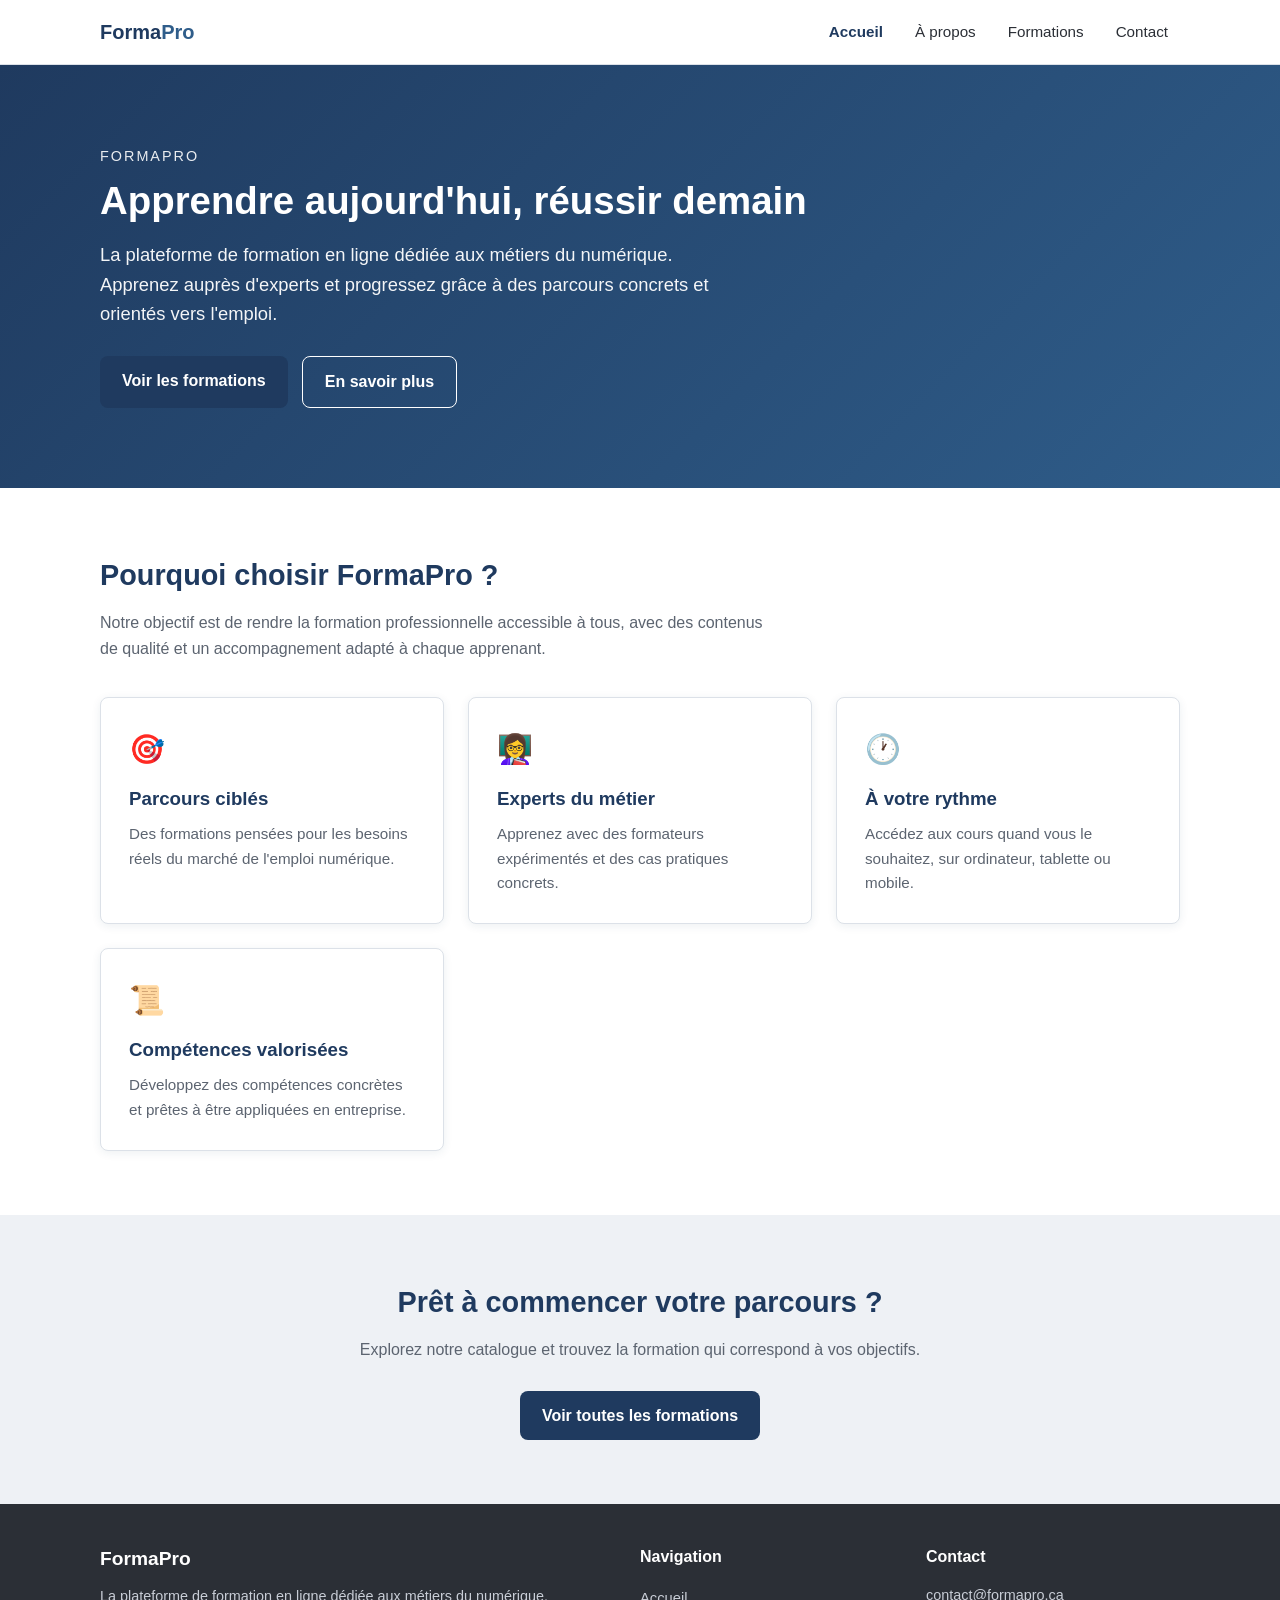
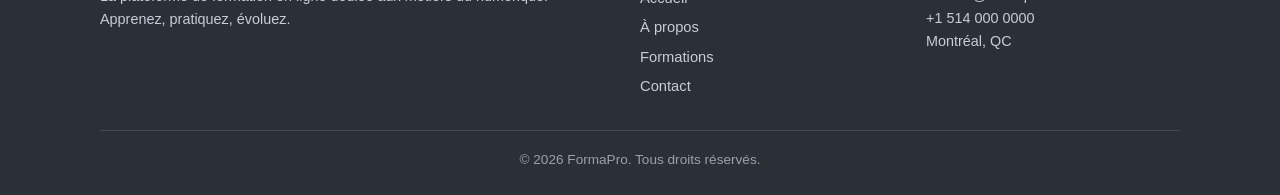
==== index.html @ e614d804 "Ajout des fichiers" ====
<!DOCTYPE html>
<html lang="fr">
<head>
  <meta charset="UTF-8">
  <meta name="viewport" content="width=device-width, initial-scale=1.0">
  <title>FormaPro — Plateforme de formation en ligne</title>
  <link rel="stylesheet" href="assets/styles.css">
</head>
<body>

  <!-- En-tête / navigation -->
  <header class="entete">
    <div class="conteneur">
      <a href="index.html" class="logo">Forma<span>Pro</span></a>
      <button class="menu-burger" onclick="basculerMenu()" aria-label="Menu">☰</button>
      <ul class="nav-liens" id="nav-liens">
        <li><a href="index.html">Accueil</a></li>
        <li><a href="apropos.html">À propos</a></li>
        <li><a href="formations.html">Formations</a></li>
        <li><a href="contact.html">Contact</a></li>
      </ul>
    </div>
  </header>

  <!-- Section héro -->
  <section class="hero">
    <div class="conteneur">
      <p style="text-transform:uppercase;letter-spacing:2px;font-size:.9rem;opacity:.9;margin-bottom:10px">FormaPro</p>
      <h1>Apprendre aujourd'hui, réussir demain</h1>
      <p>La plateforme de formation en ligne dédiée aux métiers du numérique. Apprenez auprès d'experts et progressez grâce à des parcours concrets et orientés vers l'emploi.</p>
      <div class="hero-boutons">
        <a href="formations.html" class="btn">Voir les formations</a>
        <a href="apropos.html" class="btn btn-secondaire">En savoir plus</a>
      </div>
    </div>
  </section>

  <!-- Objectif de la plateforme -->
  <section class="section">
    <div class="conteneur">
      <h2 class="section-titre">Pourquoi choisir FormaPro ?</h2>
      <p class="section-intro">Notre objectif est de rendre la formation professionnelle accessible à tous, avec des contenus de qualité et un accompagnement adapté à chaque apprenant.</p>
      <div class="grille">
        <div class="carte-atout">
          <div class="icone">🎯</div>
          <h3>Parcours ciblés</h3>
          <p>Des formations pensées pour les besoins réels du marché de l'emploi numérique.</p>
        </div>
        <div class="carte-atout">
          <div class="icone">👩‍🏫</div>
          <h3>Experts du métier</h3>
          <p>Apprenez avec des formateurs expérimentés et des cas pratiques concrets.</p>
        </div>
        <div class="carte-atout">
          <div class="icone">🕐</div>
          <h3>À votre rythme</h3>
          <p>Accédez aux cours quand vous le souhaitez, sur ordinateur, tablette ou mobile.</p>
        </div>
        <div class="carte-atout">
          <div class="icone">📜</div>
          <h3>Compétences valorisées</h3>
          <p>Développez des compétences concrètes et prêtes à être appliquées en entreprise.</p>
        </div>
      </div>
    </div>
  </section>

  <!-- Appel à l'action -->
  <section class="section section-gris">
    <div class="conteneur" style="text-align:center">
      <h2 class="section-titre">Prêt à commencer votre parcours ?</h2>
      <p class="section-intro" style="margin:0 auto 28px">Explorez notre catalogue et trouvez la formation qui correspond à vos objectifs.</p>
      <a href="formations.html" class="btn">Voir toutes les formations</a>
    </div>
  </section>

  <!-- Pied de page -->
  <footer class="pied">
    <div class="conteneur">
      <div class="pied-grille">
        <div>
          <div class="marque">FormaPro</div>
          <p>La plateforme de formation en ligne dédiée aux métiers du numérique. Apprenez, pratiquez, évoluez.</p>
        </div>
        <div>
          <h4>Navigation</h4>
          <a href="index.html">Accueil</a>
          <a href="apropos.html">À propos</a>
          <a href="formations.html">Formations</a>
          <a href="contact.html">Contact</a>
        </div>
        <div>
          <h4>Contact</h4>
          <p>contact@formapro.ca<br>+1 514 000 0000<br>Montréal, QC</p>
        </div>
      </div>
      <div class="pied-bas">© 2026 FormaPro. Tous droits réservés.</div>
    </div>
  </footer>

  <script src="assets/main.js"></script>
</body>
</html>
---- assets/styles.css ----
/* Variables de couleurs et espacements */
:root {
  --bleu: #1f3a5f;        /* couleur principale */
  --bleu-clair: #2f5d8a;  /* accents */
  --gris-fonce: #2b2f36;  /* texte principal */
  --gris: #5c6470;        /* texte secondaire */
  --gris-clair: #eef1f5;  /* fonds de sections */
  --bordure: #dce1e8;     /* bordures fines */
  --blanc: #ffffff;
  --ombre: 0 2px 10px rgba(31, 58, 95, .08);
  --rayon: 8px;
  --largeur: 1120px;
}

/* Réinitialisation de base */
* { margin: 0; padding: 0; box-sizing: border-box; }

body {
  font-family: "Segoe UI", Roboto, Helvetica, Arial, sans-serif;
  color: var(--gris-fonce);
  line-height: 1.6;
  background: var(--blanc);
}

/* Conteneur centré */
.conteneur {
  width: 100%;
  max-width: var(--largeur);
  margin: 0 auto;
  padding: 0 20px;
}

a { color: var(--bleu-clair); text-decoration: none; }
a:hover { text-decoration: underline; }

/* ===== En-tête et navigation ===== */
.entete {
  background: var(--blanc);
  border-bottom: 1px solid var(--bordure);
  position: sticky;
  top: 0;
  z-index: 50;
}
.entete .conteneur {
  display: flex;
  align-items: center;
  justify-content: space-between;
  min-height: 64px;
}
.logo {
  font-size: 1.25rem;
  font-weight: 700;
  color: var(--bleu);
}
.logo span { color: var(--bleu-clair); }

/* Menu de navigation */
.nav-liens {
  display: flex;
  gap: 8px;
  list-style: none;
  align-items: center;
}
.nav-liens a {
  color: var(--gris-fonce);
  padding: 8px 12px;
  border-radius: var(--rayon);
  font-size: .95rem;
}
.nav-liens a:hover { background: var(--gris-clair); text-decoration: none; }
.nav-liens a.actif { color: var(--bleu); font-weight: 600; }

/* Bouton d'ouverture du menu (mobile) */
.menu-burger {
  display: none;
  background: none;
  border: 1px solid var(--bordure);
  border-radius: var(--rayon);
  padding: 6px 10px;
  font-size: 1.3rem;
  cursor: pointer;
  color: var(--bleu);
}

/* ===== Boutons ===== */
.btn {
  display: inline-block;
  background: var(--bleu);
  color: var(--blanc);
  padding: 12px 22px;
  border-radius: var(--rayon);
  font-weight: 600;
  border: none;
  cursor: pointer;
  font-size: 1rem;
  transition: background .2s;
}
.btn:hover { background: var(--bleu-clair); text-decoration: none; }
/* Bouton désactivé (formulaire incomplet) */
.btn:disabled { background: #aeb6c2; cursor: not-allowed; }
.btn:disabled:hover { background: #aeb6c2; }
.btn-secondaire {
  background: transparent;
  color: var(--bleu);
  border: 1px solid var(--bleu);
}
.btn-secondaire:hover { background: var(--gris-clair); }

/* ===== Section héro ===== */
.hero {
  background: linear-gradient(135deg, var(--bleu) 0%, var(--bleu-clair) 100%);
  color: var(--blanc);
  padding: 80px 0;
}
.hero h1 { font-size: 2.4rem; margin-bottom: 16px; line-height: 1.2; }
.hero p { font-size: 1.15rem; max-width: 620px; margin-bottom: 28px; opacity: .95; }
.hero .btn-secondaire { color: var(--blanc); border-color: var(--blanc); }
.hero .btn-secondaire:hover { background: rgba(255,255,255,.12); }
.hero-boutons { display: flex; gap: 14px; flex-wrap: wrap; }

/* ===== Sections génériques ===== */
.section { padding: 64px 0; }
.section-gris { background: var(--gris-clair); }
.section-titre { font-size: 1.8rem; color: var(--bleu); margin-bottom: 12px; }
.section-intro { color: var(--gris); max-width: 680px; margin-bottom: 36px; }

/* En-tête de page interne */
.page-entete {
  background: var(--gris-clair);
  border-bottom: 1px solid var(--bordure);
  padding: 48px 0;
}
.page-entete h1 { font-size: 2rem; color: var(--bleu); }
.page-entete p { color: var(--gris); margin-top: 8px; }

/* ===== Grilles de cartes ===== */
.grille {
  display: grid;
  gap: 24px;
  grid-template-columns: repeat(auto-fill, minmax(280px, 1fr));
}

/* Carte de mise en avant (accueil) */
.carte-atout {
  background: var(--blanc);
  border: 1px solid var(--bordure);
  border-radius: var(--rayon);
  padding: 28px;
  box-shadow: var(--ombre);
}
.carte-atout .icone { font-size: 1.8rem; margin-bottom: 12px; }
.carte-atout h3 { color: var(--bleu); margin-bottom: 8px; }
.carte-atout p { color: var(--gris); font-size: .95rem; }

/* Carte de formation */
.carte-formation {
  background: var(--blanc);
  border: 1px solid var(--bordure);
  border-radius: var(--rayon);
  overflow: hidden;
  box-shadow: var(--ombre);
  display: flex;
  flex-direction: column;
  transition: transform .2s, box-shadow .2s;
}
.carte-formation:hover {
  transform: translateY(-4px);
  box-shadow: 0 8px 22px rgba(31, 58, 95, .14);
}
.carte-formation .banniere {
  height: 90px;
  display: flex;
  align-items: center;
  justify-content: center;
  font-size: 2.4rem;
  color: var(--blanc);
}
.carte-formation .corps { padding: 22px; flex: 1; display: flex; flex-direction: column; }
.carte-formation h3 { color: var(--bleu); margin-bottom: 8px; font-size: 1.15rem; }
.carte-formation .categorie {
  display: inline-block;
  font-size: .75rem;
  text-transform: uppercase;
  letter-spacing: .5px;
  color: var(--bleu-clair);
  font-weight: 600;
  margin-bottom: 6px;
}
.carte-formation p { color: var(--gris); font-size: .92rem; margin-bottom: 16px; }
.carte-formation .meta {
  display: flex;
  gap: 16px;
  font-size: .82rem;
  color: var(--gris);
  margin-bottom: 16px;
}
.carte-formation .btn { margin-top: auto; text-align: center; }

/* ===== Page détails ===== */
.detail-entete {
  color: var(--blanc);
  padding: 56px 0;
}
.detail-entete .categorie {
  text-transform: uppercase;
  letter-spacing: 1px;
  font-size: .8rem;
  opacity: .9;
}
.detail-entete h1 { font-size: 2.1rem; margin: 8px 0 12px; }
.detail-entete p { max-width: 680px; opacity: .95; }
.detail-meta {
  display: flex;
  gap: 28px;
  margin-top: 22px;
  flex-wrap: wrap;
  font-size: .95rem;
}
.detail-meta strong { display: block; font-size: 1.15rem; }

/* Disposition détails en deux colonnes */
.detail-grille {
  display: grid;
  grid-template-columns: 2fr 1fr;
  gap: 36px;
  align-items: start;
}
.bloc {
  background: var(--blanc);
  border: 1px solid var(--bordure);
  border-radius: var(--rayon);
  padding: 28px;
  margin-bottom: 24px;
  box-shadow: var(--ombre);
}
.bloc h2 { color: var(--bleu); font-size: 1.35rem; margin-bottom: 18px; }

/* Liste des cours */
.liste-cours { list-style: none; }
.liste-cours li {
  padding: 14px 0;
  border-bottom: 1px solid var(--bordure);
  display: flex;
  align-items: flex-start;
  gap: 12px;
}
.liste-cours li:last-child { border-bottom: none; }
.liste-cours .num {
  background: var(--gris-clair);
  color: var(--bleu);
  font-weight: 700;
  width: 30px; height: 30px;
  border-radius: 50%;
  display: flex; align-items: center; justify-content: center;
  flex-shrink: 0;
  font-size: .9rem;
}

/* Étapes (timeline) */
.etapes { list-style: none; position: relative; padding-left: 8px; }
.etape {
  position: relative;
  padding: 0 0 26px 34px;
  border-left: 2px solid var(--bordure);
}
.etape:last-child { border-left: 2px solid transparent; padding-bottom: 0; }
.etape::before {
  content: "";
  position: absolute;
  left: -8px; top: 2px;
  width: 14px; height: 14px;
  border-radius: 50%;
  background: var(--bleu);
  border: 3px solid var(--blanc);
  box-shadow: 0 0 0 1px var(--bleu);
}
.etape h4 { color: var(--bleu); margin-bottom: 4px; }
.etape p { color: var(--gris); font-size: .92rem; }

/* Compétences (étiquettes) */
.competences { display: flex; flex-wrap: wrap; gap: 10px; }
.competence {
  background: var(--gris-clair);
  color: var(--bleu);
  padding: 8px 14px;
  border-radius: 20px;
  font-size: .88rem;
  font-weight: 500;
}

/* Mise en page À propos : texte + illustration */
.apropos-grille {
  display: grid;
  grid-template-columns: 1fr 1fr;
  gap: 40px;
  align-items: center;
}
.apropos-image svg { width: 100%; height: auto; border-radius: var(--rayon); box-shadow: var(--ombre); }
@media (max-width: 760px) { .apropos-grille { grid-template-columns: 1fr; } }

/* ===== Formulaire de contact ===== */
.form-grille {
  display: grid;
  grid-template-columns: 1.4fr 1fr;
  gap: 36px;
  align-items: start;
}
.champ { margin-bottom: 18px; }
.champ label { display: block; font-weight: 600; margin-bottom: 6px; font-size: .95rem; }
.champ input, .champ textarea, .champ select {
  width: 100%;
  padding: 12px 14px;
  border: 1px solid var(--bordure);
  border-radius: var(--rayon);
  font-size: 1rem;
  font-family: inherit;
  color: var(--gris-fonce);
}
.champ input:focus, .champ textarea:focus, .champ select:focus {
  outline: none;
  border-color: var(--bleu-clair);
  box-shadow: 0 0 0 3px rgba(47, 93, 138, .12);
}
.champ textarea { resize: vertical; min-height: 130px; }
.erreur { color: #c0392b; font-size: .82rem; margin-top: 4px; display: none; }
.champ.invalide input, .champ.invalide textarea { border-color: #c0392b; }
.champ.invalide .erreur { display: block; }

/* Message de succès */
.message-succes {
  background: #e6f4ea;
  border: 1px solid #a9d5b8;
  color: #1e7a3d;
  padding: 16px;
  border-radius: var(--rayon);
  margin-bottom: 20px;
  display: none;
}

/* Encart d'information contact */
.info-contact { background: var(--gris-clair); border-radius: var(--rayon); padding: 28px; }
.info-contact h3 { color: var(--bleu); margin-bottom: 16px; }
.info-contact .ligne { display: flex; gap: 12px; margin-bottom: 14px; font-size: .95rem; }
.info-contact .ligne .icone { font-size: 1.2rem; }

/* ===== Pied de page ===== */
.pied {
  background: var(--gris-fonce);
  color: #c8cdd6;
  padding: 40px 0 24px;
  margin-top: 0;
}
.pied-grille {
  display: grid;
  grid-template-columns: 2fr 1fr 1fr;
  gap: 32px;
  margin-bottom: 28px;
}
.pied h4 { color: var(--blanc); margin-bottom: 14px; font-size: 1rem; }
.pied a { color: #c8cdd6; display: block; padding: 3px 0; font-size: .92rem; }
.pied a:hover { color: var(--blanc); }
.pied .marque { font-size: 1.2rem; font-weight: 700; color: var(--blanc); margin-bottom: 10px; }
.pied p { font-size: .9rem; }
.pied-bas {
  border-top: 1px solid #444a53;
  padding-top: 18px;
  text-align: center;
  font-size: .85rem;
  color: #9aa1ab;
}

/* ===== Responsive ===== */
@media (max-width: 860px) {
  .detail-grille { grid-template-columns: 1fr; }
  .form-grille { grid-template-columns: 1fr; }
  .hero h1 { font-size: 2rem; }
}

@media (max-width: 680px) {
  /* Menu mobile déroulant */
  .menu-burger { display: block; }
  .nav-liens {
    display: none;
    position: absolute;
    top: 64px; left: 0; right: 0;
    background: var(--blanc);
    flex-direction: column;
    align-items: stretch;
    gap: 0;
    border-bottom: 1px solid var(--bordure);
    box-shadow: var(--ombre);
    padding: 8px 12px;
  }
  .nav-liens.ouvert { display: flex; }
  .nav-liens a { padding: 12px; border-radius: 0; }
  .pied-grille { grid-template-columns: 1fr; gap: 20px; }
  .hero { padding: 56px 0; }
  .section { padding: 44px 0; }
}
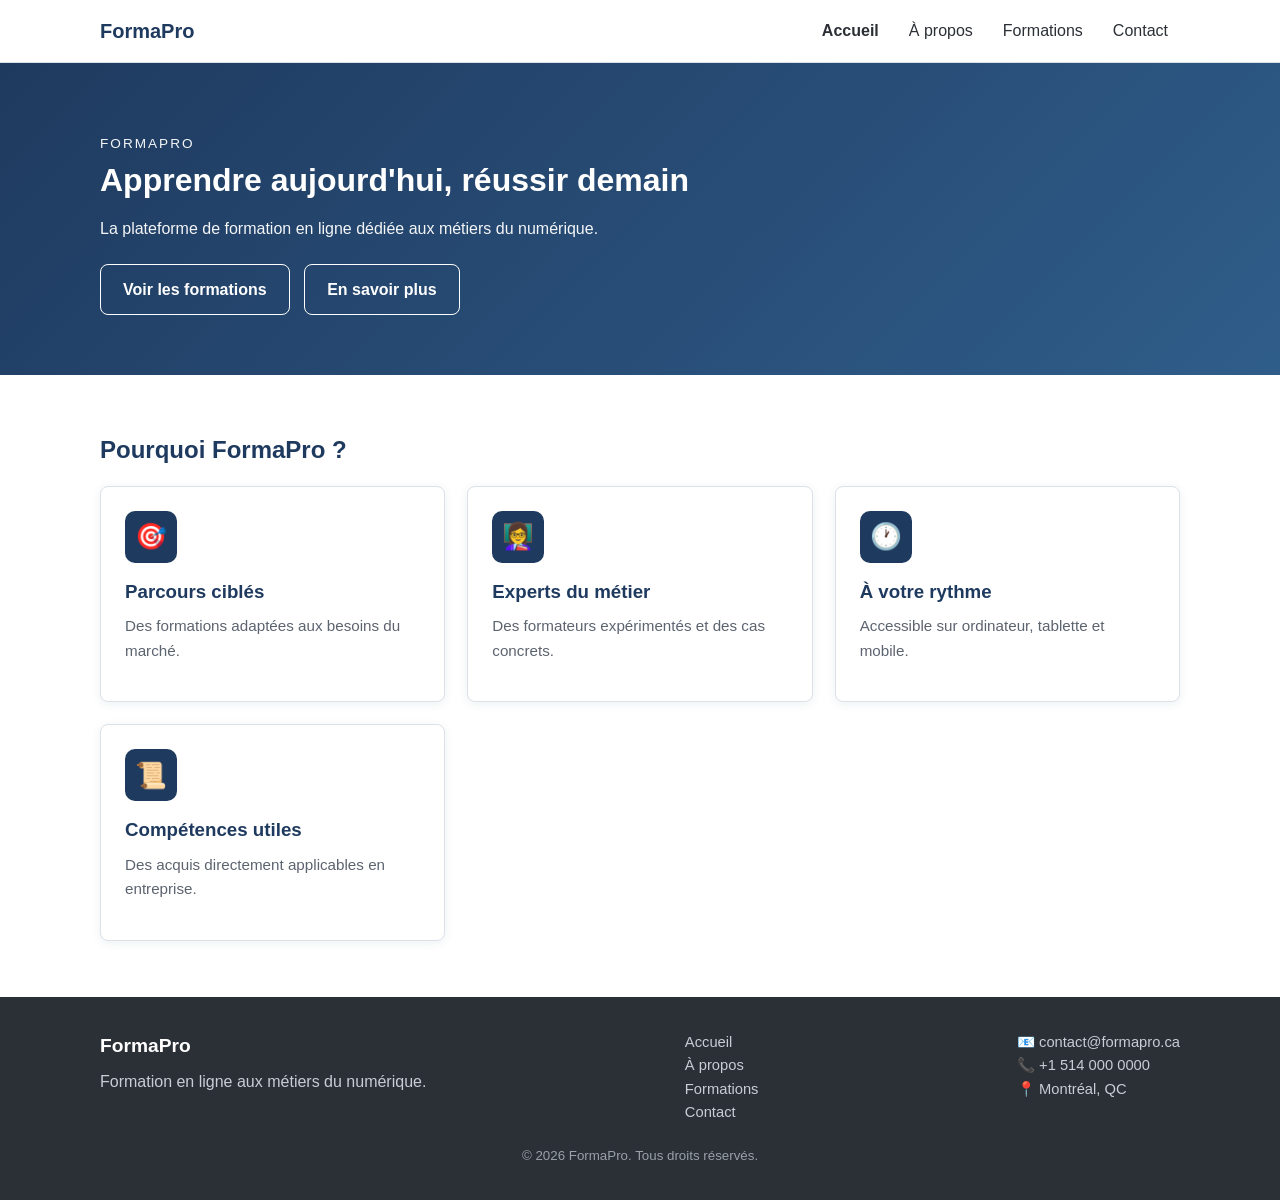
==== commit 050f227c: "commit" ====
--- a/index.html
+++ b/index.html
@@ -3,18 +3,18 @@
 <head>
   <meta charset="UTF-8">
   <meta name="viewport" content="width=device-width, initial-scale=1.0">
-  <title>FormaPro — Plateforme de formation en ligne</title>
+  <title>FormaPro — Formation en ligne</title>
   <link rel="stylesheet" href="assets/styles.css">
 </head>
 <body>
 
-  <!-- En-tête / navigation -->
+  <!-- En-tête commun -->
   <header class="entete">
     <div class="conteneur">
-      <a href="index.html" class="logo">Forma<span>Pro</span></a>
-      <button class="menu-burger" onclick="basculerMenu()" aria-label="Menu">☰</button>
-      <ul class="nav-liens" id="nav-liens">
-        <li><a href="index.html">Accueil</a></li>
+      <a href="index.html" class="logo">FormaPro</a>
+      <button class="burger" onclick="basculerMenu()">☰</button>
+      <ul class="nav" id="nav">
+        <li><a href="index.html" style="font-weight:700">Accueil</a></li>
         <li><a href="apropos.html">À propos</a></li>
         <li><a href="formations.html">Formations</a></li>
         <li><a href="contact.html">Contact</a></li>
@@ -22,80 +22,71 @@
     </div>
   </header>
 
-  <!-- Section héro -->
-  <section class="hero">
+  <!-- Slogan, titre et boutons -->
+  <section class="bandeau">
     <div class="conteneur">
-      <p style="text-transform:uppercase;letter-spacing:2px;font-size:.9rem;opacity:.9;margin-bottom:10px">FormaPro</p>
+      <p class="slogan">FormaPro</p>
       <h1>Apprendre aujourd'hui, réussir demain</h1>
-      <p>La plateforme de formation en ligne dédiée aux métiers du numérique. Apprenez auprès d'experts et progressez grâce à des parcours concrets et orientés vers l'emploi.</p>
-      <div class="hero-boutons">
-        <a href="formations.html" class="btn">Voir les formations</a>
-        <a href="apropos.html" class="btn btn-secondaire">En savoir plus</a>
+      <p>La plateforme de formation en ligne dédiée aux métiers du numérique.</p>
+      <a class="btn clair" href="formations.html">Voir les formations</a>
+      <a class="btn clair" href="apropos.html">En savoir plus</a>
+    </div>
+  </section>
+
+  <!-- Atouts de la plateforme -->
+  <section class="section">
+    <div class="conteneur">
+      <h2>Pourquoi FormaPro ?</h2>
+      <div class="grille">
+
+        <div class="carte">
+          <div class="badge">🎯</div>
+          <h3>Parcours ciblés</h3>
+          <p>Des formations adaptées aux besoins du marché.</p>
+        </div>
+
+        <div class="carte">
+          <div class="badge">👩‍🏫</div>
+          <h3>Experts du métier</h3>
+          <p>Des formateurs expérimentés et des cas concrets.</p>
+        </div>
+
+        <div class="carte">
+          <div class="badge">🕐</div>
+          <h3>À votre rythme</h3>
+          <p>Accessible sur ordinateur, tablette et mobile.</p>
+        </div>
+
+        <div class="carte">
+          <div class="badge">📜</div>
+          <h3>Compétences utiles</h3>
+          <p>Des acquis directement applicables en entreprise.</p>
+        </div>
+
       </div>
     </div>
   </section>
 
-  <!-- Objectif de la plateforme -->
-  <section class="section">
+  <!-- Pied de page commun -->
+  <footer class="pied">
     <div class="conteneur">
-      <h2 class="section-titre">Pourquoi choisir FormaPro ?</h2>
-      <p class="section-intro">Notre objectif est de rendre la formation professionnelle accessible à tous, avec des contenus de qualité et un accompagnement adapté à chaque apprenant.</p>
-      <div class="grille">
-        <div class="carte-atout">
-          <div class="icone">🎯</div>
-          <h3>Parcours ciblés</h3>
-          <p>Des formations pensées pour les besoins réels du marché de l'emploi numérique.</p>
-        </div>
-        <div class="carte-atout">
-          <div class="icone">👩‍🏫</div>
-          <h3>Experts du métier</h3>
-          <p>Apprenez avec des formateurs expérimentés et des cas pratiques concrets.</p>
-        </div>
-        <div class="carte-atout">
-          <div class="icone">🕐</div>
-          <h3>À votre rythme</h3>
-          <p>Accédez aux cours quand vous le souhaitez, sur ordinateur, tablette ou mobile.</p>
-        </div>
-        <div class="carte-atout">
-          <div class="icone">📜</div>
-          <h3>Compétences valorisées</h3>
-          <p>Développez des compétences concrètes et prêtes à être appliquées en entreprise.</p>
-        </div>
+      <div>
+        <div class="marque">FormaPro</div>
+        <p>Formation en ligne aux métiers du numérique.</p>
+      </div>
+      <div>
+        <a href="index.html">Accueil</a>
+        <a href="apropos.html">À propos</a>
+        <a href="formations.html">Formations</a>
+        <a href="contact.html">Contact</a>
+      </div>
+      <div>
+        <a>📧 contact@formapro.ca</a>
+        <a>📞 +1 514 000 0000</a>
+        <a>📍 Montréal, QC</a>
       </div>
     </div>
-  </section>
-
-  <!-- Appel à l'action -->
-  <section class="section section-gris">
-    <div class="conteneur" style="text-align:center">
-      <h2 class="section-titre">Prêt à commencer votre parcours ?</h2>
-      <p class="section-intro" style="margin:0 auto 28px">Explorez notre catalogue et trouvez la formation qui correspond à vos objectifs.</p>
-      <a href="formations.html" class="btn">Voir toutes les formations</a>
-    </div>
-  </section>
-
-  <!-- Pied de page -->
-  <footer class="pied">
-    <div class="conteneur">
-      <div class="pied-grille">
-        <div>
-          <div class="marque">FormaPro</div>
-          <p>La plateforme de formation en ligne dédiée aux métiers du numérique. Apprenez, pratiquez, évoluez.</p>
-        </div>
-        <div>
-          <h4>Navigation</h4>
-          <a href="index.html">Accueil</a>
-          <a href="apropos.html">À propos</a>
-          <a href="formations.html">Formations</a>
-          <a href="contact.html">Contact</a>
-        </div>
-        <div>
-          <h4>Contact</h4>
-          <p>contact@formapro.ca<br>+1 514 000 0000<br>Montréal, QC</p>
-        </div>
-      </div>
-      <div class="pied-bas">© 2026 FormaPro. Tous droits réservés.</div>
-    </div>
+    <small>© 2026 FormaPro. Tous droits réservés.</small>
   </footer>
 
   <script src="assets/main.js"></script>
--- a/assets/styles.css
+++ b/assets/styles.css
@@ -1,399 +1,423 @@
-/* Variables de couleurs et espacements */
+/* =========================================================
+   FormaPro — feuille de styles
+   Classes réutilisées au maximum, présentation aérée.
+   ========================================================= */
+
+/* Variables (couleurs, mesures) */
 :root {
-  --bleu: #1f3a5f;        /* couleur principale */
-  --bleu-clair: #2f5d8a;  /* accents */
-  --gris-fonce: #2b2f36;  /* texte principal */
-  --gris: #5c6470;        /* texte secondaire */
-  --gris-clair: #eef1f5;  /* fonds de sections */
-  --bordure: #dce1e8;     /* bordures fines */
-  --blanc: #ffffff;
+  --bleu: #1f3a5f;      /* couleur principale */
+  --bleu2: #2f5d8a;     /* accents et survols */
+  --texte: #2b2f36;     /* texte courant */
+  --gris: #5c6470;      /* texte secondaire */
+  --fond: #eef1f5;      /* fonds clairs */
+  --bord: #dce1e8;      /* bordures fines */
+  --rayon: 8px;         /* arrondi standard */
+  --large: 1120px;      /* largeur max du contenu */
   --ombre: 0 2px 10px rgba(31, 58, 95, .08);
-  --rayon: 8px;
-  --largeur: 1120px;
 }
 
 /* Réinitialisation de base */
-* { margin: 0; padding: 0; box-sizing: border-box; }
+* {
+  margin: 0;
+  padding: 0;
+  box-sizing: border-box;
+}
 
 body {
-  font-family: "Segoe UI", Roboto, Helvetica, Arial, sans-serif;
-  color: var(--gris-fonce);
+  font-family: "Segoe UI", Roboto, Arial, sans-serif;
+  color: var(--texte);
   line-height: 1.6;
-  background: var(--blanc);
-}
-
-/* Conteneur centré */
+
+  /* Colonne verticale : permet de pousser le footer tout en bas */
+  display: flex;
+  flex-direction: column;
+  min-height: 100vh;
+}
+
+a {
+  color: var(--bleu2);
+  text-decoration: none;
+}
+
+a:hover {
+  text-decoration: underline;
+}
+
+img,
+svg {
+  max-width: 100%;
+}
+
+/* Structure : conteneur et sections */
 .conteneur {
   width: 100%;
-  max-width: var(--largeur);
+  max-width: var(--large);
   margin: 0 auto;
   padding: 0 20px;
 }
 
-a { color: var(--bleu-clair); text-decoration: none; }
-a:hover { text-decoration: underline; }
-
-/* ===== En-tête et navigation ===== */
+.section {
+  padding: 56px 0;
+}
+
+.section.gris {
+  background: var(--fond);
+}
+
+h1 {
+  font-size: 2rem;
+  color: var(--bleu);
+}
+
+h2 {
+  font-size: 1.5rem;
+  color: var(--bleu);
+  margin-bottom: 16px;
+}
+
+/* Boutons (une base + une variante "clair") */
+.btn {
+  display: inline-block;
+  background: var(--bleu);
+  color: #fff;
+  padding: 12px 22px;
+  border: none;
+  border-radius: var(--rayon);
+  font: inherit;
+  font-weight: 600;
+  cursor: pointer;
+}
+
+.btn:hover {
+  background: var(--bleu2);
+  text-decoration: none;
+}
+
+.btn.clair {
+  background: transparent;
+  border: 1px solid currentColor;
+  color: inherit;
+}
+
+.btn:disabled {
+  background: #aeb6c2;
+  cursor: not-allowed;
+}
+
+/* Bandeau : accueil, en-têtes de page, détails */
+.bandeau {
+  padding: 60px 0;
+  color: #fff;
+  background: linear-gradient(135deg, var(--bleu), var(--bleu2));
+}
+
+.bandeau h1 {
+  color: #fff;
+}
+
+.bandeau p {
+  opacity: .95;
+  max-width: 640px;
+  margin-top: 10px;
+}
+
+.bandeau .btn {
+  margin-top: 22px;
+}
+
+.bandeau .btn + .btn {
+  margin-left: 10px;
+}
+
+.slogan {
+  text-transform: uppercase;
+  letter-spacing: 2px;
+  font-size: .85rem;
+  opacity: .9;
+}
+
+/* En-tête et navigation */
 .entete {
-  background: var(--blanc);
-  border-bottom: 1px solid var(--bordure);
   position: sticky;
   top: 0;
   z-index: 50;
-}
+  background: #fff;
+  border-bottom: 1px solid var(--bord);
+}
+
 .entete .conteneur {
   display: flex;
   align-items: center;
   justify-content: space-between;
-  min-height: 64px;
-}
+  min-height: 62px;
+}
+
 .logo {
   font-size: 1.25rem;
   font-weight: 700;
   color: var(--bleu);
 }
-.logo span { color: var(--bleu-clair); }
-
-/* Menu de navigation */
-.nav-liens {
-  display: flex;
-  gap: 8px;
+
+.nav {
+  display: flex;
+  gap: 6px;
   list-style: none;
-  align-items: center;
-}
-.nav-liens a {
-  color: var(--gris-fonce);
+}
+
+.nav a {
+  color: var(--texte);
   padding: 8px 12px;
   border-radius: var(--rayon);
-  font-size: .95rem;
-}
-.nav-liens a:hover { background: var(--gris-clair); text-decoration: none; }
-.nav-liens a.actif { color: var(--bleu); font-weight: 600; }
-
-/* Bouton d'ouverture du menu (mobile) */
-.menu-burger {
+}
+
+.nav a:hover {
+  background: var(--fond);
+  text-decoration: none;
+}
+
+/* Bouton du menu, visible seulement sur mobile */
+.burger {
   display: none;
   background: none;
-  border: 1px solid var(--bordure);
+  border: 1px solid var(--bord);
   border-radius: var(--rayon);
   padding: 6px 10px;
   font-size: 1.3rem;
+  color: var(--bleu);
   cursor: pointer;
-  color: var(--bleu);
-}
-
-/* ===== Boutons ===== */
-.btn {
-  display: inline-block;
-  background: var(--bleu);
-  color: var(--blanc);
-  padding: 12px 22px;
-  border-radius: var(--rayon);
-  font-weight: 600;
-  border: none;
-  cursor: pointer;
-  font-size: 1rem;
-  transition: background .2s;
-}
-.btn:hover { background: var(--bleu-clair); text-decoration: none; }
-/* Bouton désactivé (formulaire incomplet) */
-.btn:disabled { background: #aeb6c2; cursor: not-allowed; }
-.btn:disabled:hover { background: #aeb6c2; }
-.btn-secondaire {
-  background: transparent;
-  color: var(--bleu);
-  border: 1px solid var(--bleu);
-}
-.btn-secondaire:hover { background: var(--gris-clair); }
-
-/* ===== Section héro ===== */
-.hero {
-  background: linear-gradient(135deg, var(--bleu) 0%, var(--bleu-clair) 100%);
-  color: var(--blanc);
-  padding: 80px 0;
-}
-.hero h1 { font-size: 2.4rem; margin-bottom: 16px; line-height: 1.2; }
-.hero p { font-size: 1.15rem; max-width: 620px; margin-bottom: 28px; opacity: .95; }
-.hero .btn-secondaire { color: var(--blanc); border-color: var(--blanc); }
-.hero .btn-secondaire:hover { background: rgba(255,255,255,.12); }
-.hero-boutons { display: flex; gap: 14px; flex-wrap: wrap; }
-
-/* ===== Sections génériques ===== */
-.section { padding: 64px 0; }
-.section-gris { background: var(--gris-clair); }
-.section-titre { font-size: 1.8rem; color: var(--bleu); margin-bottom: 12px; }
-.section-intro { color: var(--gris); max-width: 680px; margin-bottom: 36px; }
-
-/* En-tête de page interne */
-.page-entete {
-  background: var(--gris-clair);
-  border-bottom: 1px solid var(--bordure);
-  padding: 48px 0;
-}
-.page-entete h1 { font-size: 2rem; color: var(--bleu); }
-.page-entete p { color: var(--gris); margin-top: 8px; }
-
-/* ===== Grilles de cartes ===== */
+}
+
+/* Grille et cartes
+   La classe .carte est réutilisée partout :
+   atouts, mission/vision, chiffres, formations, coordonnées. */
 .grille {
   display: grid;
-  gap: 24px;
-  grid-template-columns: repeat(auto-fill, minmax(280px, 1fr));
-}
-
-/* Carte de mise en avant (accueil) */
-.carte-atout {
-  background: var(--blanc);
-  border: 1px solid var(--bordure);
-  border-radius: var(--rayon);
-  padding: 28px;
+  gap: 22px;
+  grid-template-columns: repeat(auto-fill, minmax(260px, 1fr));
+}
+
+.carte {
+  display: flex;
+  flex-direction: column;
+  background: #fff;
+  border: 1px solid var(--bord);
+  border-radius: var(--rayon);
+  padding: 24px;
   box-shadow: var(--ombre);
 }
-.carte-atout .icone { font-size: 1.8rem; margin-bottom: 12px; }
-.carte-atout h3 { color: var(--bleu); margin-bottom: 8px; }
-.carte-atout p { color: var(--gris); font-size: .95rem; }
-
-/* Carte de formation */
-.carte-formation {
-  background: var(--blanc);
-  border: 1px solid var(--bordure);
-  border-radius: var(--rayon);
-  overflow: hidden;
-  box-shadow: var(--ombre);
-  display: flex;
-  flex-direction: column;
-  transition: transform .2s, box-shadow .2s;
-}
-.carte-formation:hover {
-  transform: translateY(-4px);
+
+.carte:hover {
   box-shadow: 0 8px 22px rgba(31, 58, 95, .14);
 }
-.carte-formation .banniere {
-  height: 90px;
+
+.carte h3 {
+  color: var(--bleu);
+  margin-bottom: 8px;
+}
+
+.carte p {
+  color: var(--gris);
+  font-size: .95rem;
+  margin-bottom: 14px;
+}
+
+.carte .btn {
+  margin-top: auto;   /* colle le bouton en bas de la carte */
+  text-align: center;
+}
+
+/* Pastille colorée qui contient l'icône (emoji) */
+.badge {
+  width: 52px;
+  height: 52px;
+  border-radius: 10px;
   display: flex;
   align-items: center;
   justify-content: center;
-  font-size: 2.4rem;
-  color: var(--blanc);
-}
-.carte-formation .corps { padding: 22px; flex: 1; display: flex; flex-direction: column; }
-.carte-formation h3 { color: var(--bleu); margin-bottom: 8px; font-size: 1.15rem; }
-.carte-formation .categorie {
-  display: inline-block;
-  font-size: .75rem;
-  text-transform: uppercase;
-  letter-spacing: .5px;
-  color: var(--bleu-clair);
-  font-weight: 600;
-  margin-bottom: 6px;
-}
-.carte-formation p { color: var(--gris); font-size: .92rem; margin-bottom: 16px; }
-.carte-formation .meta {
-  display: flex;
-  gap: 16px;
-  font-size: .82rem;
-  color: var(--gris);
-  margin-bottom: 16px;
-}
-.carte-formation .btn { margin-top: auto; text-align: center; }
-
-/* ===== Page détails ===== */
-.detail-entete {
-  color: var(--blanc);
-  padding: 56px 0;
-}
-.detail-entete .categorie {
-  text-transform: uppercase;
-  letter-spacing: 1px;
-  font-size: .8rem;
-  opacity: .9;
-}
-.detail-entete h1 { font-size: 2.1rem; margin: 8px 0 12px; }
-.detail-entete p { max-width: 680px; opacity: .95; }
-.detail-meta {
-  display: flex;
-  gap: 28px;
-  margin-top: 22px;
+  font-size: 1.6rem;
+  color: #fff;
+  background: var(--bleu);
+  margin-bottom: 14px;
+}
+
+/* Gros chiffre de la page "En chiffres" */
+.chiffre {
+  font-size: 2rem;
+  font-weight: 700;
+  color: var(--bleu);
+}
+
+/* Listes numérotées (cours ET étapes) */
+.liste-num {
+  list-style: none;
+}
+
+.liste-num li {
+  display: flex;
+  gap: 12px;
+  align-items: flex-start;
+  padding: 12px 0;
+  border-bottom: 1px solid var(--bord);
+}
+
+.liste-num li:last-child {
+  border: none;
+}
+
+/* Le petit rond numéroté à gauche */
+.liste-num .n {
+  flex: 0 0 30px;
+  height: 30px;
+  border-radius: 50%;
+  background: var(--fond);
+  color: var(--bleu);
+  font-weight: 700;
+  font-size: .9rem;
+  display: flex;
+  align-items: center;
+  justify-content: center;
+}
+
+/* Étiquettes (compétences) */
+.tags {
+  display: flex;
   flex-wrap: wrap;
-  font-size: .95rem;
-}
-.detail-meta strong { display: block; font-size: 1.15rem; }
-
-/* Disposition détails en deux colonnes */
-.detail-grille {
-  display: grid;
-  grid-template-columns: 2fr 1fr;
-  gap: 36px;
-  align-items: start;
-}
-.bloc {
-  background: var(--blanc);
-  border: 1px solid var(--bordure);
-  border-radius: var(--rayon);
-  padding: 28px;
-  margin-bottom: 24px;
-  box-shadow: var(--ombre);
-}
-.bloc h2 { color: var(--bleu); font-size: 1.35rem; margin-bottom: 18px; }
-
-/* Liste des cours */
-.liste-cours { list-style: none; }
-.liste-cours li {
-  padding: 14px 0;
-  border-bottom: 1px solid var(--bordure);
-  display: flex;
-  align-items: flex-start;
-  gap: 12px;
-}
-.liste-cours li:last-child { border-bottom: none; }
-.liste-cours .num {
-  background: var(--gris-clair);
-  color: var(--bleu);
-  font-weight: 700;
-  width: 30px; height: 30px;
-  border-radius: 50%;
-  display: flex; align-items: center; justify-content: center;
-  flex-shrink: 0;
-  font-size: .9rem;
-}
-
-/* Étapes (timeline) */
-.etapes { list-style: none; position: relative; padding-left: 8px; }
-.etape {
-  position: relative;
-  padding: 0 0 26px 34px;
-  border-left: 2px solid var(--bordure);
-}
-.etape:last-child { border-left: 2px solid transparent; padding-bottom: 0; }
-.etape::before {
-  content: "";
-  position: absolute;
-  left: -8px; top: 2px;
-  width: 14px; height: 14px;
-  border-radius: 50%;
-  background: var(--bleu);
-  border: 3px solid var(--blanc);
-  box-shadow: 0 0 0 1px var(--bleu);
-}
-.etape h4 { color: var(--bleu); margin-bottom: 4px; }
-.etape p { color: var(--gris); font-size: .92rem; }
-
-/* Compétences (étiquettes) */
-.competences { display: flex; flex-wrap: wrap; gap: 10px; }
-.competence {
-  background: var(--gris-clair);
+  gap: 10px;
+}
+
+.tag {
+  background: var(--fond);
   color: var(--bleu);
   padding: 8px 14px;
   border-radius: 20px;
   font-size: .88rem;
-  font-weight: 500;
-}
-
-/* Mise en page À propos : texte + illustration */
-.apropos-grille {
+}
+
+/* Mise en page à deux colonnes utilisée pour À propos, Détails et Contact. */
+.deux-cols {
   display: grid;
   grid-template-columns: 1fr 1fr;
-  gap: 40px;
-  align-items: center;
-}
-.apropos-image svg { width: 100%; height: auto; border-radius: var(--rayon); box-shadow: var(--ombre); }
-@media (max-width: 760px) { .apropos-grille { grid-template-columns: 1fr; } }
-
-/* ===== Formulaire de contact ===== */
-.form-grille {
-  display: grid;
-  grid-template-columns: 1.4fr 1fr;
-  gap: 36px;
+  gap: 32px;
   align-items: start;
 }
-.champ { margin-bottom: 18px; }
-.champ label { display: block; font-weight: 600; margin-bottom: 6px; font-size: .95rem; }
-.champ input, .champ textarea, .champ select {
+.deux-cols.large {
+  grid-template-columns: 2fr 1fr;
+}
+
+/* Formulaire */
+.champ {
+  margin-bottom: 16px;
+}
+.champ label {
+  display: block;
+  font-weight: 600;
+  margin-bottom: 6px;
+}
+.champ input,
+.champ textarea {
   width: 100%;
   padding: 12px 14px;
-  border: 1px solid var(--bordure);
-  border-radius: var(--rayon);
-  font-size: 1rem;
-  font-family: inherit;
-  color: var(--gris-fonce);
-}
-.champ input:focus, .champ textarea:focus, .champ select:focus {
+  border: 1px solid var(--bord);
+  border-radius: var(--rayon);
+  font: inherit;
+}
+.champ textarea {
+  min-height: 130px;
+  resize: vertical;
+}
+.champ input:focus,
+.champ textarea:focus {
   outline: none;
-  border-color: var(--bleu-clair);
+  border-color: var(--bleu2);
   box-shadow: 0 0 0 3px rgba(47, 93, 138, .12);
 }
-.champ textarea { resize: vertical; min-height: 130px; }
-.erreur { color: #c0392b; font-size: .82rem; margin-top: 4px; display: none; }
-.champ.invalide input, .champ.invalide textarea { border-color: #c0392b; }
-.champ.invalide .erreur { display: block; }
-
-/* Message de succès */
-.message-succes {
+
+/* Message de succès affiché par le JS */
+.succes {
+  display: none;
   background: #e6f4ea;
   border: 1px solid #a9d5b8;
   color: #1e7a3d;
-  padding: 16px;
-  border-radius: var(--rayon);
-  margin-bottom: 20px;
-  display: none;
-}
-
-/* Encart d'information contact */
-.info-contact { background: var(--gris-clair); border-radius: var(--rayon); padding: 28px; }
-.info-contact h3 { color: var(--bleu); margin-bottom: 16px; }
-.info-contact .ligne { display: flex; gap: 12px; margin-bottom: 14px; font-size: .95rem; }
-.info-contact .ligne .icone { font-size: 1.2rem; }
-
-/* ===== Pied de page ===== */
+  padding: 14px;
+  border-radius: var(--rayon);
+  margin-bottom: 18px;
+}
+
+/* Pied de page */
 .pied {
-  background: var(--gris-fonce);
+  margin-top: auto;   /* pousse le footer en bas quand la page est courte */
+  background: var(--texte);
   color: #c8cdd6;
-  padding: 40px 0 24px;
-  margin-top: 0;
-}
-.pied-grille {
-  display: grid;
-  grid-template-columns: 2fr 1fr 1fr;
-  gap: 32px;
-  margin-bottom: 28px;
-}
-.pied h4 { color: var(--blanc); margin-bottom: 14px; font-size: 1rem; }
-.pied a { color: #c8cdd6; display: block; padding: 3px 0; font-size: .92rem; }
-.pied a:hover { color: var(--blanc); }
-.pied .marque { font-size: 1.2rem; font-weight: 700; color: var(--blanc); margin-bottom: 10px; }
-.pied p { font-size: .9rem; }
-.pied-bas {
-  border-top: 1px solid #444a53;
-  padding-top: 18px;
+  padding: 34px 0;
+}
+
+.pied .conteneur {
+  display: flex;
+  flex-wrap: wrap;
+  gap: 24px;
+  justify-content: space-between;
+}
+
+.pied a {
+  display: block;
+  color: #c8cdd6;
+  font-size: .92rem;
+}
+
+.pied a:hover {
+  color: #fff;
+}
+
+.pied .marque {
+  color: #fff;
+  font-weight: 700;
+  font-size: 1.2rem;
+  margin-bottom: 8px;
+}
+
+.pied small {
+  display: block;
+  width: 100%;
   text-align: center;
-  font-size: .85rem;
+  margin-top: 20px;
   color: #9aa1ab;
 }
 
-/* ===== Responsive ===== */
-@media (max-width: 860px) {
-  .detail-grille { grid-template-columns: 1fr; }
-  .form-grille { grid-template-columns: 1fr; }
-  .hero h1 { font-size: 2rem; }
-}
-
-@media (max-width: 680px) {
-  /* Menu mobile déroulant */
-  .menu-burger { display: block; }
-  .nav-liens {
+/* Tablette 760px et moins */
+@media (max-width: 760px) {
+  .deux-cols,
+  .deux-cols.large {
+    grid-template-columns: 1fr;
+  }
+}
+
+/* Mobile 640px et moins */
+@media (max-width: 640px) {
+
+  /* Bouton du menu burger */
+  .burger {
+    display: block;
+  }
+
+  .nav {
     display: none;
     position: absolute;
-    top: 64px; left: 0; right: 0;
-    background: var(--blanc);
+    top: 62px;
+    left: 0;
+    right: 0;
     flex-direction: column;
-    align-items: stretch;
-    gap: 0;
-    border-bottom: 1px solid var(--bordure);
+    background: #fff;
+    border-bottom: 1px solid var(--bord);
     box-shadow: var(--ombre);
     padding: 8px 12px;
   }
-  .nav-liens.ouvert { display: flex; }
-  .nav-liens a { padding: 12px; border-radius: 0; }
-  .pied-grille { grid-template-columns: 1fr; gap: 20px; }
-  .hero { padding: 56px 0; }
-  .section { padding: 44px 0; }
-}
+
+  /* Classe ajoutée par le JS au clic sur le bouton burger */
+  .nav.ouvert {
+    display: flex;
+  }
+
+  .nav a {
+    padding: 12px;
+  }
+}
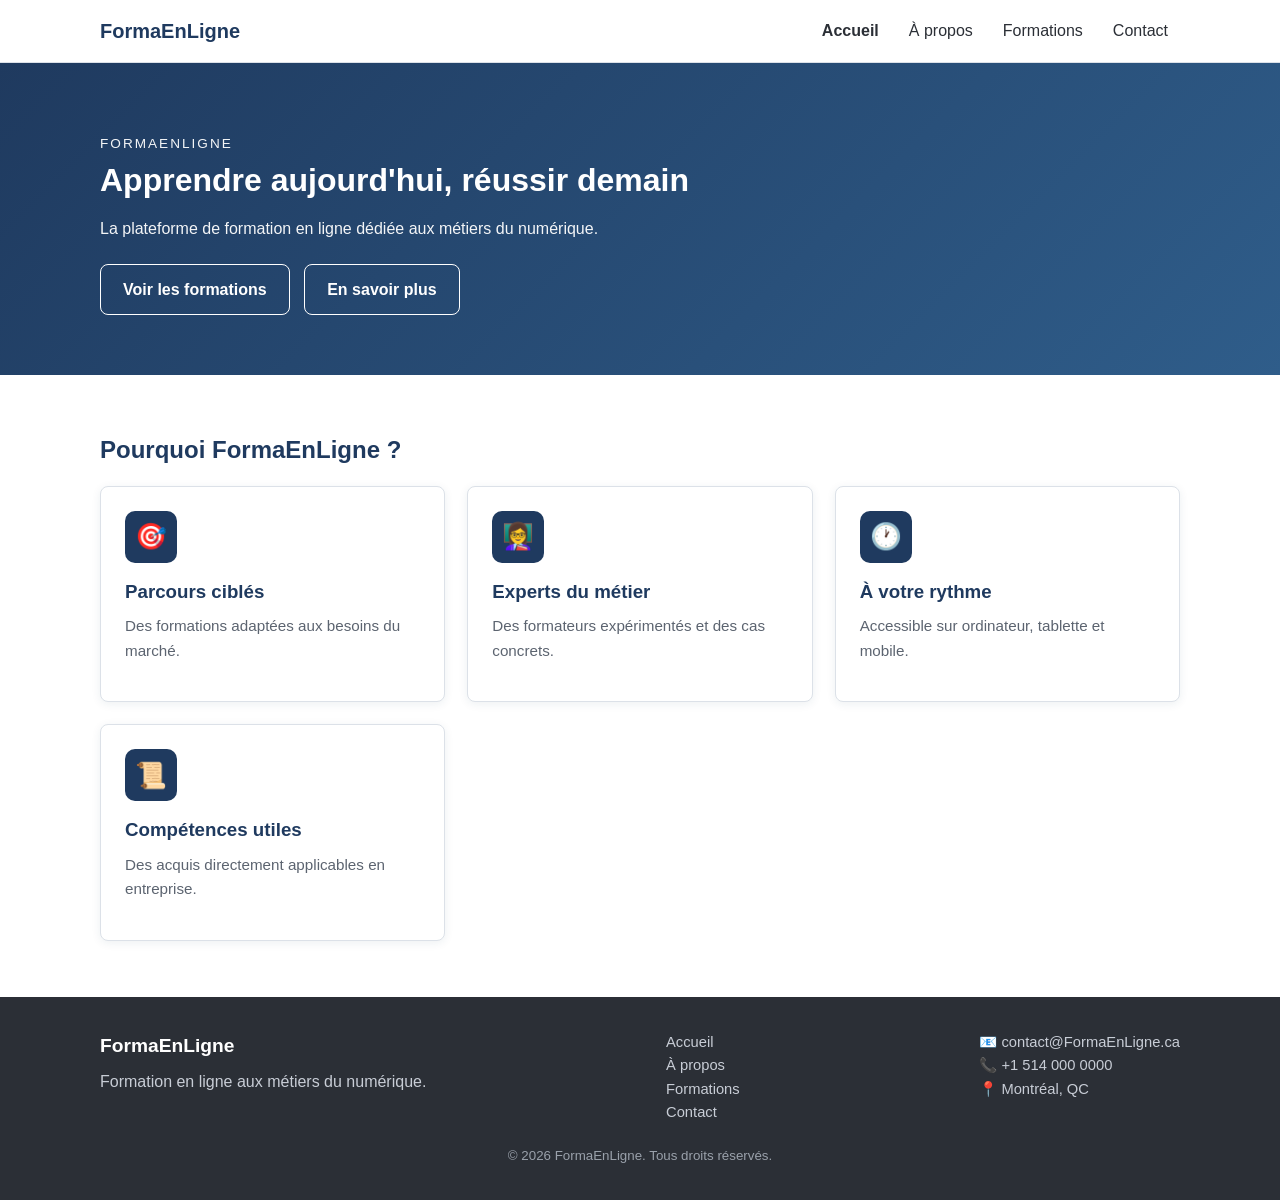
==== commit 2eec46f1: "Rename 'FormaPro' to 'FormaEnLigne' in index.html" ====
--- a/index.html
+++ b/index.html
@@ -3,7 +3,7 @@
 <head>
   <meta charset="UTF-8">
   <meta name="viewport" content="width=device-width, initial-scale=1.0">
-  <title>FormaPro — Formation en ligne</title>
+  <title>FormaEnLigne — Formation en ligne</title>
   <link rel="stylesheet" href="assets/styles.css">
 </head>
 <body>
@@ -11,7 +11,7 @@
   <!-- En-tête commun -->
   <header class="entete">
     <div class="conteneur">
-      <a href="index.html" class="logo">FormaPro</a>
+      <a href="index.html" class="logo">FormaEnLigne</a>
       <button class="burger" onclick="basculerMenu()">☰</button>
       <ul class="nav" id="nav">
         <li><a href="index.html" style="font-weight:700">Accueil</a></li>
@@ -25,7 +25,7 @@
   <!-- Slogan, titre et boutons -->
   <section class="bandeau">
     <div class="conteneur">
-      <p class="slogan">FormaPro</p>
+      <p class="slogan">FormaEnLigne</p>
       <h1>Apprendre aujourd'hui, réussir demain</h1>
       <p>La plateforme de formation en ligne dédiée aux métiers du numérique.</p>
       <a class="btn clair" href="formations.html">Voir les formations</a>
@@ -36,7 +36,7 @@
   <!-- Atouts de la plateforme -->
   <section class="section">
     <div class="conteneur">
-      <h2>Pourquoi FormaPro ?</h2>
+      <h2>Pourquoi FormaEnLigne ?</h2>
       <div class="grille">
 
         <div class="carte">
@@ -71,7 +71,7 @@
   <footer class="pied">
     <div class="conteneur">
       <div>
-        <div class="marque">FormaPro</div>
+        <div class="marque">FormaEnLigne</div>
         <p>Formation en ligne aux métiers du numérique.</p>
       </div>
       <div>
@@ -81,12 +81,12 @@
         <a href="contact.html">Contact</a>
       </div>
       <div>
-        <a>📧 contact@formapro.ca</a>
+        <a>📧 contact@FormaEnLigne.ca</a>
         <a>📞 +1 514 000 0000</a>
         <a>📍 Montréal, QC</a>
       </div>
     </div>
-    <small>© 2026 FormaPro. Tous droits réservés.</small>
+    <small>© 2026 FormaEnLigne. Tous droits réservés.</small>
   </footer>
 
   <script src="assets/main.js"></script>
--- a/assets/styles.css
+++ b/assets/styles.css
@@ -1,9 +1,4 @@
-/* =========================================================
-   FormaPro — feuille de styles
-   Classes réutilisées au maximum, présentation aérée.
-   ========================================================= */
-
-/* Variables (couleurs, mesures) */
+/* Couleurs, mesures */
 :root {
   --bleu: #1f3a5f;      /* couleur principale */
   --bleu2: #2f5d8a;     /* accents et survols */
@@ -28,7 +23,7 @@
   color: var(--texte);
   line-height: 1.6;
 
-  /* Colonne verticale : permet de pousser le footer tout en bas */
+  /* Colonne verticale */
   display: flex;
   flex-direction: column;
   min-height: 100vh;
@@ -48,7 +43,7 @@
   max-width: 100%;
 }
 
-/* Structure : conteneur et sections */
+/* Conteneur et sections */
 .conteneur {
   width: 100%;
   max-width: var(--large);
@@ -75,7 +70,7 @@
   margin-bottom: 16px;
 }
 
-/* Boutons (une base + une variante "clair") */
+/* Boutons */
 .btn {
   display: inline-block;
   background: var(--bleu);
@@ -104,7 +99,7 @@
   cursor: not-allowed;
 }
 
-/* Bandeau : accueil, en-têtes de page, détails */
+/* Accueil, en-têtes de page, détails */
 .bandeau {
   padding: 60px 0;
   color: #fff;
@@ -175,7 +170,7 @@
   text-decoration: none;
 }
 
-/* Bouton du menu, visible seulement sur mobile */
+/* Bouton du menu mobile */
 .burger {
   display: none;
   background: none;
@@ -222,11 +217,11 @@
 }
 
 .carte .btn {
-  margin-top: auto;   /* colle le bouton en bas de la carte */
+  margin-top: auto;
   text-align: center;
 }
 
-/* Pastille colorée qui contient l'icône (emoji) */
+/* Pastille colorée qui contient l'emoji */
 .badge {
   width: 52px;
   height: 52px;
@@ -240,14 +235,14 @@
   margin-bottom: 14px;
 }
 
-/* Gros chiffre de la page "En chiffres" */
+/* Gros chiffre de la page */
 .chiffre {
   font-size: 2rem;
   font-weight: 700;
   color: var(--bleu);
 }
 
-/* Listes numérotées (cours ET étapes) */
+/* Listes numérotées cours et étapes */
 .liste-num {
   list-style: none;
 }
@@ -278,7 +273,7 @@
   justify-content: center;
 }
 
-/* Étiquettes (compétences) */
+/* Étiquettes compétences */
 .tags {
   display: flex;
   flex-wrap: wrap;
@@ -293,7 +288,7 @@
   font-size: .88rem;
 }
 
-/* Mise en page à deux colonnes utilisée pour À propos, Détails et Contact. */
+/* Mise en page à deux colonnes pour À propos, Détails et Contact. */
 .deux-cols {
   display: grid;
   grid-template-columns: 1fr 1fr;
@@ -345,7 +340,7 @@
 
 /* Pied de page */
 .pied {
-  margin-top: auto;   /* pousse le footer en bas quand la page est courte */
+  margin-top: auto;
   background: var(--texte);
   color: #c8cdd6;
   padding: 34px 0;
